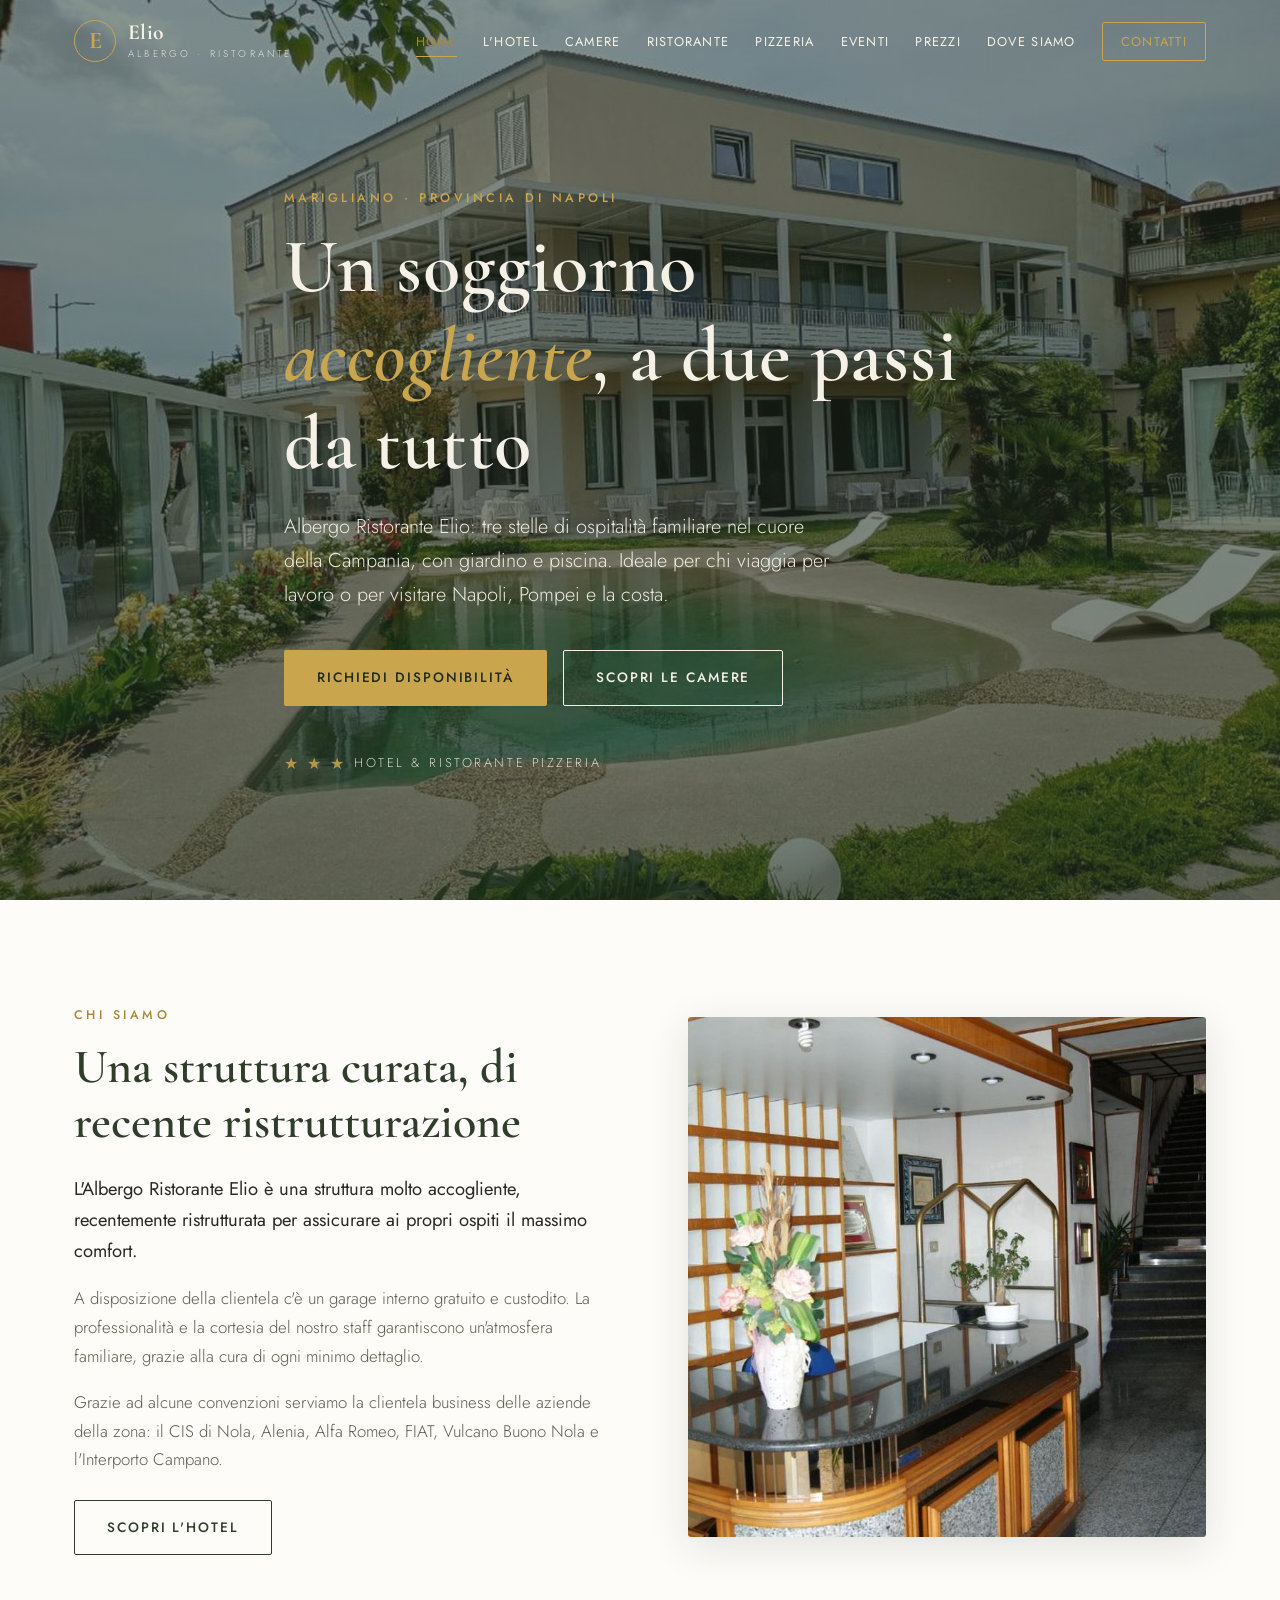
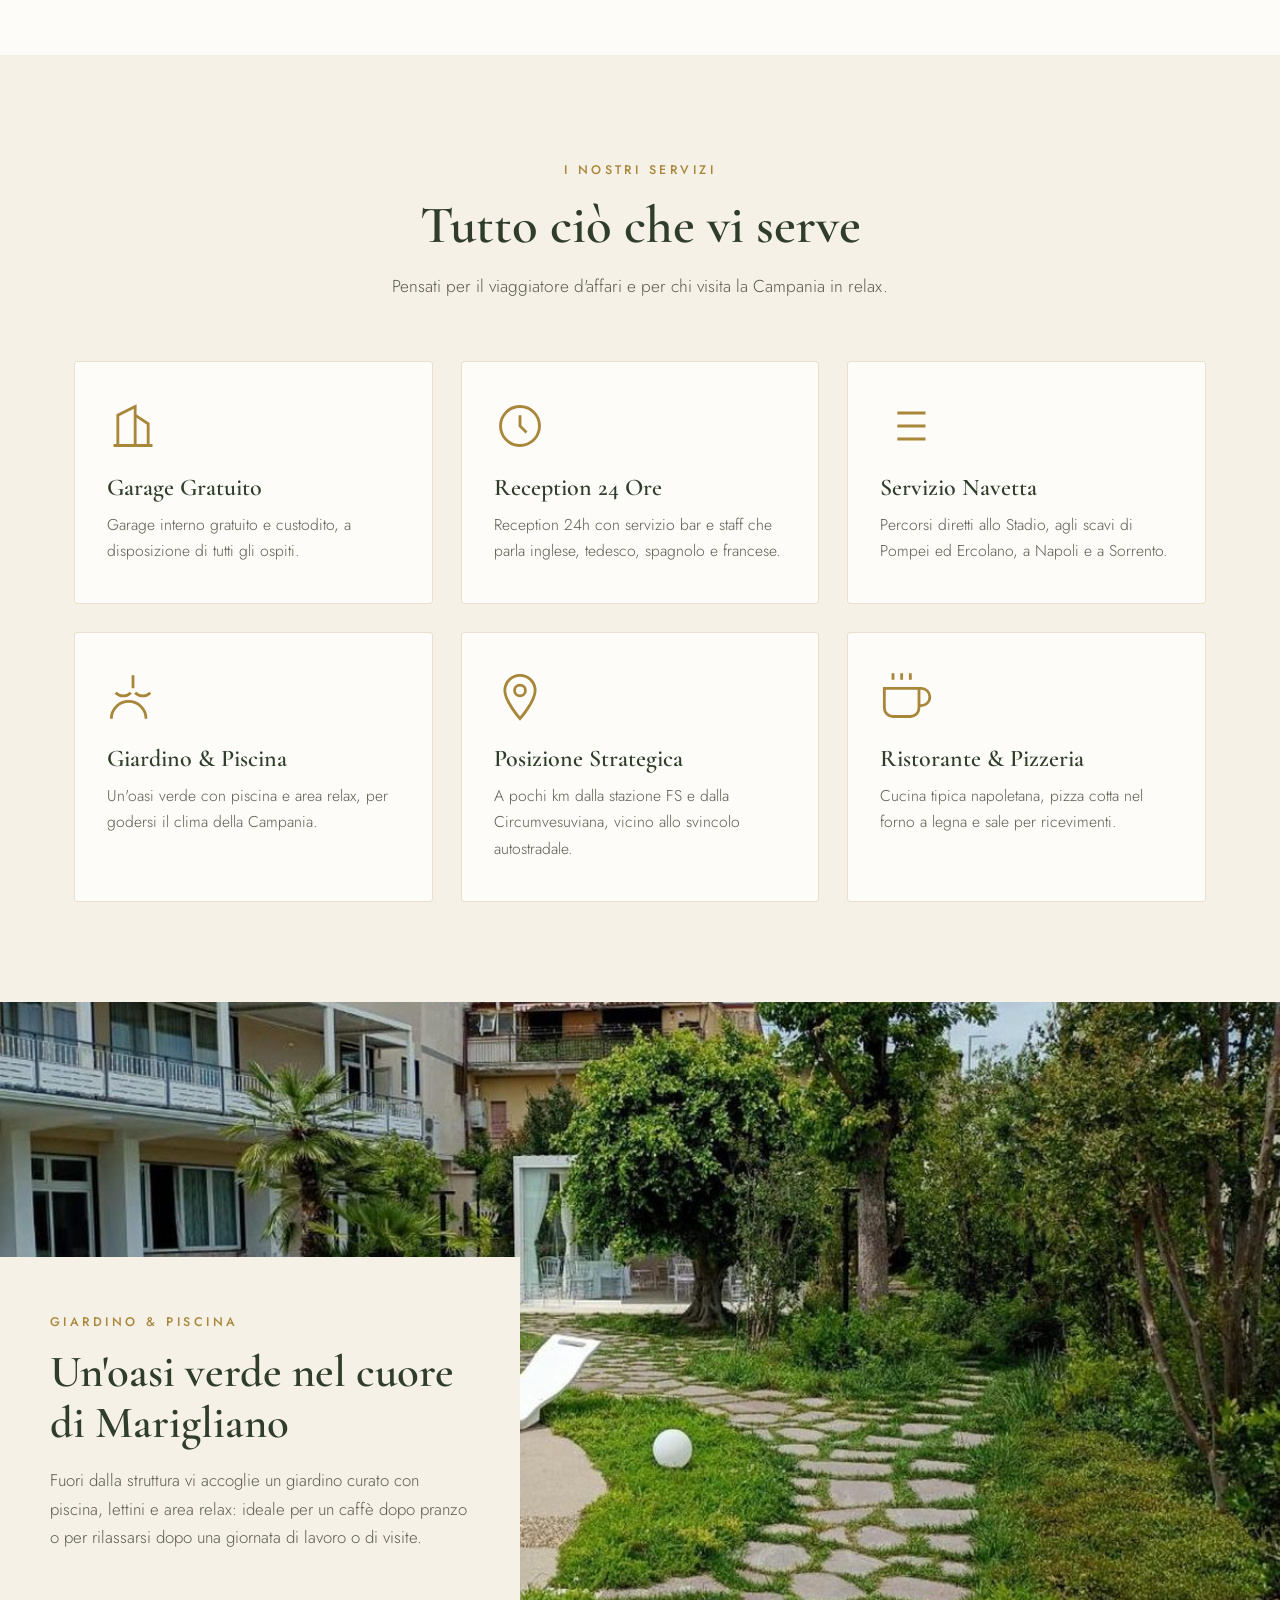
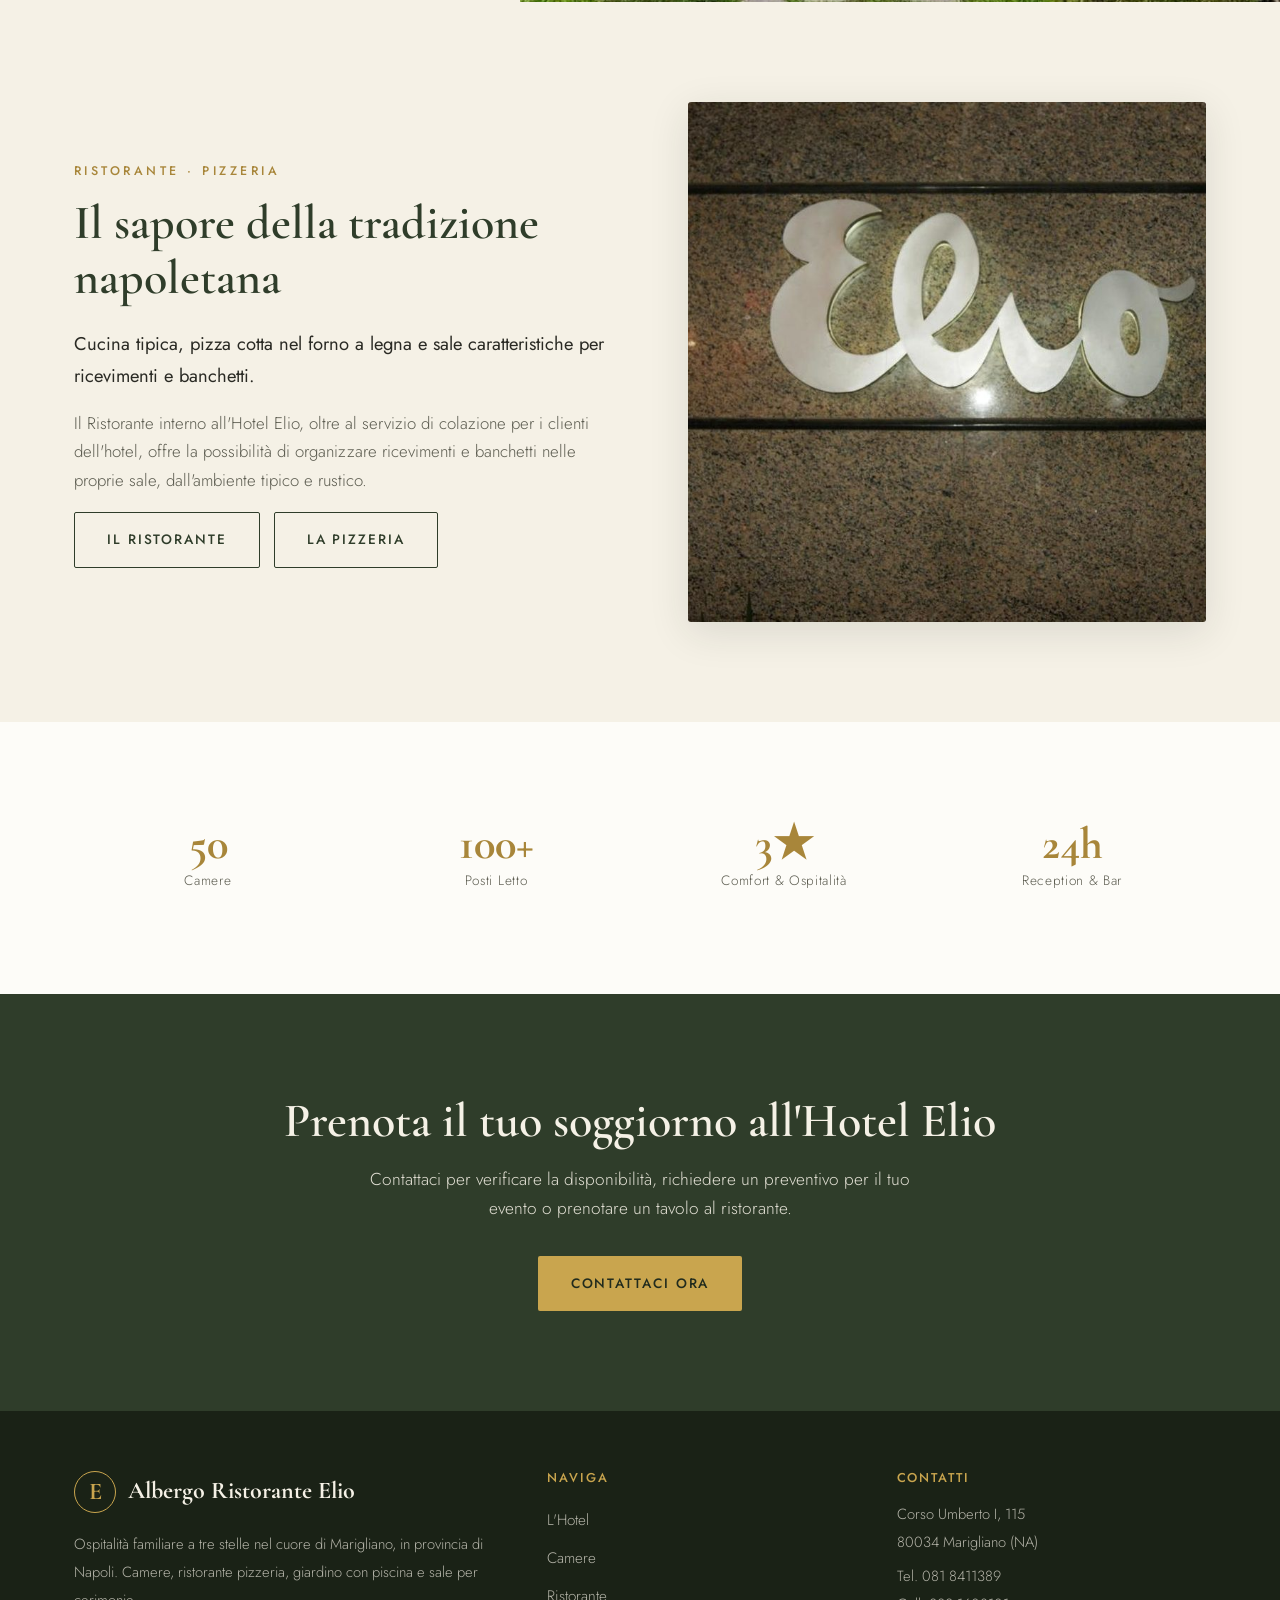
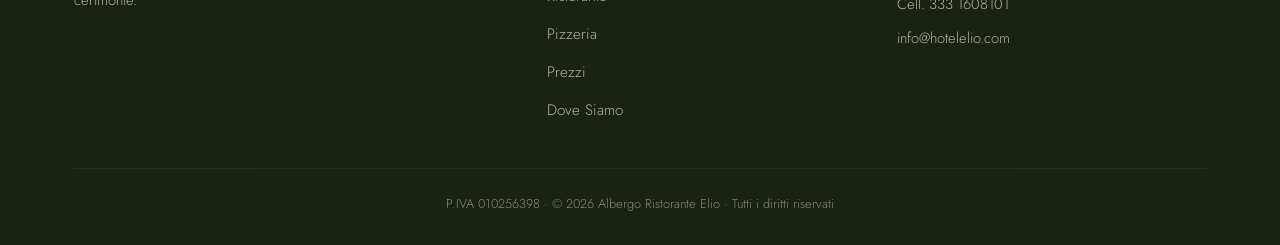
==== index.html @ 656fd8ec "Add files via upload" ====
<!DOCTYPE html>
<html lang="it">
<head>
<meta charset="UTF-8">
<meta name="viewport" content="width=device-width, initial-scale=1.0">
<title>Hotel Elio Marigliano | Albergo 3 Stelle e Ristorante vicino Napoli, Pompei e Nola</title>
<meta name="description" content="Albergo Ristorante Elio: hotel 3 stelle a Marigliano (Napoli). 50 camere climatizzate, ristorante pizzeria napoletana, giardino con piscina, garage gratuito, reception 24h, navetta per Pompei e Napoli.">
<meta name="keywords" content="hotel Marigliano, albergo Marigliano, hotel vicino Napoli, hotel Interporto Nola, hotel CIS Nola, ristorante Marigliano, pizzeria Marigliano, hotel vicino Pompei, hotel 3 stelle Napoli">
<meta name="robots" content="index, follow">
<link rel="canonical" href="https://www.hotelelio.com/">
<meta property="og:type" content="website">
<meta property="og:title" content="Hotel Elio Marigliano | Albergo 3 Stelle e Ristorante vicino Napoli">
<meta property="og:description" content="Hotel 3 stelle a Marigliano (Napoli). Camere climatizzate, ristorante pizzeria, giardino con piscina, garage gratuito, reception 24h.">
<meta property="og:locale" content="it_IT">
<meta property="og:url" content="https://www.hotelelio.com/">
<meta property="og:image" content="https://www.hotelelio.com/images/esterno.jpg">
<meta property="og:site_name" content="Albergo Ristorante Elio">
<link rel="icon" type="image/svg+xml" href="data:image/svg+xml,<svg xmlns='http://www.w3.org/2000/svg' viewBox='0 0 100 100'><rect width='100' height='100' fill='%232f3d2a'/><text x='50' y='68' font-size='60' text-anchor='middle' fill='%23c9a54e' font-family='Georgia'>E</text></svg>">
<link rel="preconnect" href="https://fonts.googleapis.com">
<link rel="preconnect" href="https://fonts.gstatic.com" crossorigin>
<link href="https://fonts.googleapis.com/css2?family=Cormorant+Garamond:ital,wght@0,400;0,500;0,600;0,700;1,400&family=Jost:wght@300;400;500;600&display=swap" rel="stylesheet">
<link rel="stylesheet" href="style.css">
<script type="application/ld+json">
{
  "@context":"https://schema.org","@type":"Hotel",
  "name":"Albergo Ristorante Elio",
  "description":"Hotel 3 stelle a Marigliano, provincia di Napoli, con ristorante pizzeria, 50 camere climatizzate, giardino con piscina, garage gratuito e reception 24 ore su 24.",
  "url":"https://www.hotelelio.com/","telephone":"+39 081 8411389","email":"info@hotelelio.com",
  "starRating":{"@type":"Rating","ratingValue":"3"},"priceRange":"€€",
  "image":"https://www.hotelelio.com/images/esterno.jpg",
  "address":{"@type":"PostalAddress","streetAddress":"Corso Umberto I, 115","addressLocality":"Marigliano","addressRegion":"NA","postalCode":"80034","addressCountry":"IT"},
  "geo":{"@type":"GeoCoordinates","latitude":"40.9270","longitude":"14.4550"},
  "checkinTime":"12:00","checkoutTime":"11:30",
  "hasMap":"https://www.google.com/maps/search/?api=1&query=Albergo+Ristorante+Elio+Corso+Umberto+I+115+Marigliano"
}
</script>
</head>
<body>
<div id="site-header"></div>

<!-- HERO -->
<section class="hero">
  <div class="wrap hero-content">
    <span class="eyebrow">Marigliano · Provincia di Napoli</span>
    <h1>Un soggiorno <em>accogliente</em>, a due passi da tutto</h1>
    <p>Albergo Ristorante Elio: tre stelle di ospitalità familiare nel cuore della Campania, con giardino e piscina. Ideale per chi viaggia per lavoro o per visitare Napoli, Pompei e la costa.</p>
    <div class="hero-btns">
      <a href="contatti.html" class="btn btn-primary">Richiedi Disponibilità</a>
      <a href="camere.html" class="btn btn-ghost">Scopri le Camere</a>
    </div>
    <div class="hero-stars"><span class="s">★ ★ ★</span> <span>Hotel &amp; Ristorante Pizzeria</span></div>
  </div>
</section>

<!-- INTRO -->
<section class="bg-white">
  <div class="wrap split">
    <div class="split-txt">
      <span class="eyebrow">Chi Siamo</span>
      <h2>Una struttura curata, di recente ristrutturazione</h2>
      <p class="lead">L'Albergo Ristorante Elio è una struttura molto accogliente, recentemente ristrutturata per assicurare ai propri ospiti il massimo comfort.</p>
      <p>A disposizione della clientela c'è un garage interno gratuito e custodito. La professionalità e la cortesia del nostro staff garantiscono un'atmosfera familiare, grazie alla cura di ogni minimo dettaglio.</p>
      <p>Grazie ad alcune convenzioni serviamo la clientela business delle aziende della zona: il CIS di Nola, Alenia, Alfa Romeo, FIAT, Vulcano Buono Nola e l'Interporto Campano.</p>
      <a href="hotel.html" class="btn btn-dark" style="margin-top:8px">Scopri l'Hotel</a>
    </div>
    <div class="split-img"><img src="images/reception.jpg" alt="Reception dell'Albergo Ristorante Elio"></div>
  </div>
</section>

<!-- SERVIZI -->
<section class="bg-cream">
  <div class="wrap">
    <div class="section-head center">
      <span class="eyebrow">I Nostri Servizi</span>
      <h2>Tutto ciò che vi serve</h2>
      <p>Pensati per il viaggiatore d'affari e per chi visita la Campania in relax.</p>
    </div>
    <div class="feat-grid">
      <div class="feat"><div class="feat-icon"><svg viewBox="0 0 24 24" fill="none" stroke="currentColor"><path d="M3 21h18M5 21V7l8-4v18M19 21V11l-6-4M9 9v.01M9 12v.01M9 15v.01M9 18v.01"/></svg></div><h3>Garage Gratuito</h3><p>Garage interno gratuito e custodito, a disposizione di tutti gli ospiti.</p></div>
      <div class="feat"><div class="feat-icon"><svg viewBox="0 0 24 24" fill="none" stroke="currentColor"><circle cx="12" cy="12" r="9"/><path d="M12 7v5l3 3"/></svg></div><h3>Reception 24 Ore</h3><p>Reception 24h con servizio bar e staff che parla inglese, tedesco, spagnolo e francese.</p></div>
      <div class="feat"><div class="feat-icon"><svg viewBox="0 0 24 24" fill="none" stroke="currentColor"><path d="M8 6h13M8 12h13M8 18h13M3 6h.01M3 12h.01M3 18h.01"/></svg></div><h3>Servizio Navetta</h3><p>Percorsi diretti allo Stadio, agli scavi di Pompei ed Ercolano, a Napoli e a Sorrento.</p></div>
      <div class="feat"><div class="feat-icon"><svg viewBox="0 0 24 24" fill="none" stroke="currentColor"><path d="M2 22a8 8 0 0116 0M4 10c2 2 5 2 7 0M13 10c2 2 5 2 7 0M12 2v6"/></svg></div><h3>Giardino &amp; Piscina</h3><p>Un'oasi verde con piscina e area relax, per godersi il clima della Campania.</p></div>
      <div class="feat"><div class="feat-icon"><svg viewBox="0 0 24 24" fill="none" stroke="currentColor"><path d="M12 2a7 7 0 00-7 7c0 5 7 13 7 13s7-8 7-13a7 7 0 00-7-7z"/><circle cx="12" cy="9" r="2.5"/></svg></div><h3>Posizione Strategica</h3><p>A pochi km dalla stazione FS e dalla Circumvesuviana, vicino allo svincolo autostradale.</p></div>
      <div class="feat"><div class="feat-icon"><svg viewBox="0 0 24 24" fill="none" stroke="currentColor"><path d="M18 8h1a4 4 0 010 8h-1M2 8h16v9a4 4 0 01-4 4H6a4 4 0 01-4-4V8zM6 1v3M10 1v3M14 1v3"/></svg></div><h3>Ristorante &amp; Pizzeria</h3><p>Cucina tipica napoletana, pizza cotta nel forno a legna e sale per ricevimenti.</p></div>
    </div>
  </div>
</section>

<!-- GIARDINO -->
<section class="bg-white" style="padding:0">
  <div style="position:relative;height:600px">
    <img src="images/giardino.jpg" alt="Giardino e piscina dell'Hotel Elio" style="width:100%;height:100%;object-fit:cover">
    <div style="position:absolute;bottom:0;left:0;max-width:520px;background:var(--crema);padding:50px">
      <span class="eyebrow">Giardino &amp; Piscina</span>
      <h2 style="font-size:clamp(1.9rem,3.5vw,2.8rem);color:var(--verde);margin-bottom:16px">Un'oasi verde nel cuore di Marigliano</h2>
      <p style="color:var(--testo-chiaro);font-size:1.05rem">Fuori dalla struttura vi accoglie un giardino curato con piscina, lettini e area relax: ideale per un caffè dopo pranzo o per rilassarsi dopo una giornata di lavoro o di visite.</p>
    </div>
  </div>
</section>

<!-- RISTORANTE preview -->
<section class="bg-cream">
  <div class="wrap split rev">
    <div class="split-img"><img src="images/pizza.jpg" alt="Pizza margherita napoletana del Ristorante Elio"></div>
    <div class="split-txt">
      <span class="eyebrow">Ristorante · Pizzeria</span>
      <h2>Il sapore della tradizione napoletana</h2>
      <p class="lead">Cucina tipica, pizza cotta nel forno a legna e sale caratteristiche per ricevimenti e banchetti.</p>
      <p>Il Ristorante interno all'Hotel Elio, oltre al servizio di colazione per i clienti dell'hotel, offre la possibilità di organizzare ricevimenti e banchetti nelle proprie sale, dall'ambiente tipico e rustico.</p>
      <div style="display:flex;gap:14px;flex-wrap:wrap;margin-top:8px">
        <a href="ristorante.html" class="btn btn-dark">Il Ristorante</a>
        <a href="pizzeria.html" class="btn btn-dark">La Pizzeria</a>
      </div>
    </div>
  </div>
</section>

<!-- STATS -->
<section class="bg-white">
  <div class="wrap">
    <div class="stat-row">
      <div class="stat"><strong>50</strong><span>Camere</span></div>
      <div class="stat"><strong>100+</strong><span>Posti Letto</span></div>
      <div class="stat"><strong>3★</strong><span>Comfort &amp; Ospitalità</span></div>
      <div class="stat"><strong>24h</strong><span>Reception &amp; Bar</span></div>
    </div>
  </div>
</section>

<!-- CTA -->
<section class="cta-band">
  <div class="wrap">
    <h2>Prenota il tuo soggiorno all'Hotel Elio</h2>
    <p>Contattaci per verificare la disponibilità, richiedere un preventivo per il tuo evento o prenotare un tavolo al ristorante.</p>
    <a href="contatti.html" class="btn btn-primary">Contattaci Ora</a>
  </div>
</section>

<div id="site-footer"></div>
<script src="main.js"></script>
</body>
</html>
---- style.css ----
/* ============ TOKENS ============ */
:root{
  --verde:#2f3d2a; --verde-scuro:#212b1d;
  --crema:#f5f1e6; --crema-scuro:#e8e0cd;
  --ottone:#c9a54e; --ottone-scuro:#a8863a;
  --testo:#2a2a24; --testo-chiaro:#5c5c50;
  --bianco:#fdfcf8;
  --ombra:0 10px 40px rgba(33,43,29,.12);
  --ombra-sm:0 4px 16px rgba(33,43,29,.10);
}
*{margin:0;padding:0;box-sizing:border-box}
html{scroll-behavior:smooth}
body{font-family:'Jost',sans-serif;color:var(--testo);background:var(--crema);line-height:1.7;font-weight:300;overflow-x:hidden}
h1,h2,h3,h4{font-family:'Cormorant Garamond',serif;font-weight:600;line-height:1.15}
img{max-width:100%;display:block}
a{color:inherit;text-decoration:none}
.wrap{max-width:1180px;margin:0 auto;padding:0 24px}
.eyebrow{font-family:'Jost',sans-serif;font-weight:500;font-size:.78rem;letter-spacing:.28em;text-transform:uppercase;color:var(--ottone-scuro);margin-bottom:14px;display:inline-block}

/* ============ HEADER / NAV ============ */
header{position:fixed;top:0;left:0;right:0;z-index:1000;background:transparent;transition:background .4s,box-shadow .4s,padding .4s;padding:20px 0}
header.solid,header.scrolled{background:rgba(245,241,230,.97);box-shadow:0 2px 20px rgba(33,43,29,.08);padding:12px 0}
.nav-inner{display:flex;align-items:center;justify-content:space-between}
.logo{display:flex;align-items:center;gap:12px;color:var(--crema);transition:color .4s}
header.solid .logo,header.scrolled .logo{color:var(--verde)}
.logo-mark{width:42px;height:42px;border:1.5px solid var(--ottone);border-radius:50%;display:grid;place-items:center;font-family:'Cormorant Garamond',serif;font-size:1.5rem;font-weight:700;color:var(--ottone);flex-shrink:0}
.logo-txt{line-height:1.05}
.logo-txt strong{font-family:'Cormorant Garamond',serif;font-size:1.35rem;font-weight:700;display:block;letter-spacing:.02em}
.logo-txt span{font-size:.62rem;letter-spacing:.32em;text-transform:uppercase;opacity:.85}
nav ul{display:flex;list-style:none;gap:26px;align-items:center}
nav a{font-size:.8rem;letter-spacing:.1em;text-transform:uppercase;font-weight:400;color:var(--crema);transition:color .3s;position:relative;padding:4px 0}
header.solid nav a,header.scrolled nav a{color:var(--testo)}
nav a::after{content:'';position:absolute;left:0;bottom:-2px;width:0;height:1.5px;background:var(--ottone);transition:width .3s}
nav a:hover::after,nav a.active::after{width:100%}
nav a.active{color:var(--ottone-scuro)}
header.solid nav a.active,header.scrolled nav a.active{color:var(--ottone-scuro)}
nav a:hover{color:var(--ottone-scuro)}
.nav-cta{border:1.5px solid var(--ottone)!important;padding:9px 18px!important;border-radius:2px;color:var(--ottone)!important}
header.solid .nav-cta,header.scrolled .nav-cta{color:var(--ottone-scuro)!important}
.nav-cta::after{display:none}
.nav-cta:hover{background:var(--ottone);color:var(--verde-scuro)!important}
.burger{display:none;flex-direction:column;gap:5px;cursor:pointer;background:none;border:none;padding:6px}
.burger span{width:26px;height:2px;background:var(--crema);transition:.3s}
header.solid .burger span,header.scrolled .burger span{background:var(--verde)}

/* ============ BUTTONS ============ */
.btn{display:inline-flex;align-items:center;gap:10px;padding:15px 32px;font-family:'Jost',sans-serif;font-size:.85rem;letter-spacing:.14em;text-transform:uppercase;font-weight:500;border-radius:2px;cursor:pointer;transition:all .3s;border:1.5px solid transparent}
.btn-primary{background:var(--ottone);color:var(--verde-scuro)}
.btn-primary:hover{background:var(--ottone-scuro);transform:translateY(-2px);box-shadow:0 8px 24px rgba(201,165,78,.35)}
.btn-ghost{border-color:var(--crema);color:var(--crema)}
.btn-ghost:hover{background:var(--crema);color:var(--verde)}
.btn-dark{border-color:var(--verde);color:var(--verde)}
.btn-dark:hover{background:var(--verde);color:var(--crema)}

/* ============ PAGE HERO (inner pages) ============ */
.page-hero{min-height:52vh;position:relative;display:flex;align-items:flex-end;color:var(--crema);background-size:cover;background-position:center}
.page-hero::before{content:'';position:absolute;inset:0;background:linear-gradient(rgba(33,43,29,.35),rgba(33,43,29,.75))}
.page-hero .wrap{position:relative;padding-bottom:56px;padding-top:120px}
.page-hero .eyebrow{color:var(--ottone)}
.page-hero h1{font-size:clamp(2.6rem,5.5vw,4rem);color:var(--crema)}
.breadcrumb{margin-top:14px;font-size:.82rem;letter-spacing:.08em;opacity:.8}
.breadcrumb a:hover{color:var(--ottone)}

/* ============ HOME HERO ============ */
.hero{min-height:100vh;position:relative;display:flex;align-items:center;color:var(--crema);background:linear-gradient(rgba(33,43,29,.5),rgba(33,43,29,.62)),url('images/esterno.jpg') center/cover no-repeat,var(--verde)}
.hero-content{max-width:760px;padding-top:60px}
.hero .eyebrow{color:var(--ottone)}
.hero h1{font-size:clamp(2.8rem,6vw,4.8rem);color:var(--crema);font-weight:600;margin-bottom:22px;letter-spacing:.01em}
.hero h1 em{color:var(--ottone);font-style:italic}
.hero p{font-size:clamp(1.05rem,2vw,1.25rem);max-width:560px;margin-bottom:38px;font-weight:300;opacity:.95}
.hero-btns{display:flex;gap:16px;flex-wrap:wrap}
.hero-stars{margin-top:44px;display:flex;gap:8px;align-items:center;font-size:.8rem;letter-spacing:.2em;text-transform:uppercase;opacity:.85}
.hero-stars .s{color:var(--ottone);letter-spacing:2px;font-size:1rem}

/* ============ SECTIONS ============ */
section{padding:100px 0}
.section-head{max-width:640px;margin-bottom:60px}
.section-head.center{margin-left:auto;margin-right:auto;text-align:center}
.section-head h2{font-size:clamp(2.2rem,4.5vw,3.3rem);color:var(--verde);margin-bottom:8px}
.section-head p{color:var(--testo-chiaro);font-size:1.08rem;margin-top:16px}
.bg-white{background:var(--bianco)}
.bg-cream{background:var(--crema)}

/* generic two-col */
.split{display:grid;grid-template-columns:1.05fr 1fr;gap:70px;align-items:center}
.split.rev .split-img{order:2}
.split-txt h2{font-size:clamp(2rem,4vw,3rem);color:var(--verde);margin-bottom:22px}
.split-txt .lead{color:var(--testo);font-size:1.15rem;font-weight:400;margin-bottom:18px}
.split-txt p{margin-bottom:18px;color:var(--testo-chiaro);font-size:1.05rem}
.split-img img{border-radius:3px;box-shadow:var(--ombra);width:100%;height:520px;object-fit:cover}

/* badge */
.badge{background:var(--verde);color:var(--crema);padding:24px 28px;border-radius:3px;box-shadow:var(--ombra);text-align:center;display:inline-block;margin-top:10px}
.badge strong{font-family:'Cormorant Garamond',serif;font-size:2.4rem;color:var(--ottone);display:block;line-height:1}
.badge span{font-size:.72rem;letter-spacing:.2em;text-transform:uppercase;margin-top:6px;display:block}

/* FEATURES */
.feat-grid{display:grid;grid-template-columns:repeat(3,1fr);gap:28px}
.feat{background:var(--bianco);padding:38px 32px;border-radius:3px;border:1px solid var(--crema-scuro);transition:all .35s}
.feat:hover{transform:translateY(-6px);box-shadow:var(--ombra);border-color:var(--ottone)}
.feat-icon{width:52px;height:52px;margin-bottom:22px;color:var(--ottone-scuro)}
.feat-icon svg{width:100%;height:100%;stroke-width:1.3}
.feat h3{font-size:1.5rem;color:var(--verde);margin-bottom:10px}
.feat p{color:var(--testo-chiaro);font-size:.98rem}

/* stat row */
.stat-row{display:grid;grid-template-columns:repeat(4,1fr);gap:20px;text-align:center}
.stat strong{font-family:'Cormorant Garamond',serif;font-size:2.8rem;color:var(--ottone-scuro);display:block;line-height:1}
.stat span{font-size:.85rem;color:var(--testo-chiaro);letter-spacing:.05em}

/* GALLERY GRID */
.gallery{display:grid;grid-template-columns:repeat(3,1fr);gap:18px}
.gallery.two{grid-template-columns:repeat(2,1fr)}
.gallery figure{position:relative;overflow:hidden;border-radius:3px;box-shadow:var(--ombra-sm);height:300px}
.gallery img{width:100%;height:100%;object-fit:cover;transition:transform .7s ease}
.gallery figure:hover img{transform:scale(1.06)}
.gallery figcaption{position:absolute;inset:0;background:linear-gradient(transparent 45%,rgba(33,43,29,.82));display:flex;flex-direction:column;justify-content:flex-end;padding:22px;color:var(--crema)}
.gallery figcaption h3{font-size:1.5rem}
.gallery figcaption p{font-size:.88rem;opacity:.9}
.gallery figure.tall{height:420px}

/* CTA band */
.cta-band{background:var(--verde);color:var(--crema);text-align:center}
.cta-band h2{font-size:clamp(2rem,4vw,3rem);color:var(--crema);margin-bottom:16px}
.cta-band p{opacity:.9;max-width:560px;margin:0 auto 32px;font-size:1.08rem}

/* ============ PREZZI ============ */
.listino-grid{display:grid;grid-template-columns:1fr 1fr;gap:34px}
.listino{background:var(--bianco);border-radius:4px;padding:44px;box-shadow:var(--ombra-sm);border-top:3px solid var(--ottone)}
.listino h3{font-size:1.9rem;color:var(--verde);margin-bottom:6px}
.listino .listino-sub{font-size:.8rem;letter-spacing:.2em;text-transform:uppercase;color:var(--ottone-scuro);margin-bottom:28px}
.price-row{display:flex;justify-content:space-between;align-items:baseline;padding:16px 0;border-bottom:1px dashed var(--crema-scuro);gap:16px}
.price-row:last-child{border-bottom:none}
.price-row .pr-name{font-size:1.05rem;color:var(--testo)}
.price-row .pr-price{font-family:'Cormorant Garamond',serif;font-size:1.7rem;font-weight:600;color:var(--verde);white-space:nowrap}
.price-row .pr-old{font-size:.85rem;color:var(--testo-chiaro);text-decoration:line-through;margin-left:8px;font-family:'Jost',sans-serif;font-weight:300}
.listino-note{margin-top:24px;font-size:.9rem;color:var(--testo-chiaro);font-style:italic}
.menu-cerimonia{background:var(--verde);color:var(--crema);grid-column:1/-1;border-top-color:var(--ottone)}
.menu-cerimonia h3{color:var(--crema)}
.menu-cerimonia .mc-desc{font-size:1.05rem;opacity:.92;margin:20px 0;line-height:1.8}
.menu-cerimonia .mc-price{font-family:'Cormorant Garamond',serif;font-size:2.4rem;color:var(--ottone);font-weight:600}
.menu-cerimonia .pr-old{color:rgba(245,241,230,.6)}

/* ============ MAPPA ============ */
.pos-grid{display:grid;grid-template-columns:1fr 1.3fr;gap:50px;align-items:stretch}
.pos-info{display:flex;flex-direction:column;justify-content:center}
.pos-info h2{font-size:clamp(2rem,4vw,3rem);color:var(--verde);margin-bottom:20px}
.pos-info p{color:var(--testo-chiaro);margin-bottom:24px;font-size:1.05rem}
.pos-list{list-style:none;margin-bottom:30px}
.pos-list li{display:flex;gap:14px;padding:10px 0;align-items:center;font-size:1rem}
.pos-list li svg{width:22px;height:22px;color:var(--ottone-scuro);flex-shrink:0}
.map-embed{border-radius:4px;overflow:hidden;box-shadow:var(--ombra);min-height:440px}
.map-embed iframe{width:100%;height:100%;min-height:440px;border:0;display:block}

/* ============ CONTATTI ============ */
.cont-grid{display:grid;grid-template-columns:1fr 1fr;gap:60px}
.cont-info h2{font-size:clamp(2rem,4vw,3rem);color:var(--crema);margin-bottom:24px}
.cont-info .eyebrow{color:var(--ottone)}
.cont-detail{display:flex;gap:16px;padding:18px 0;border-bottom:1px solid rgba(245,241,230,.12);align-items:flex-start}
.cont-detail svg{width:24px;height:24px;color:var(--ottone);flex-shrink:0;margin-top:3px}
.cont-detail strong{display:block;font-family:'Jost',sans-serif;font-weight:500;font-size:.78rem;letter-spacing:.15em;text-transform:uppercase;color:var(--ottone);margin-bottom:4px}
.cont-detail a,.cont-detail span{color:var(--crema);font-size:1.05rem;opacity:.92}
.cont-detail a:hover{color:var(--ottone)}
.cont-form{background:rgba(245,241,230,.04);padding:40px;border-radius:4px;border:1px solid rgba(201,165,78,.2)}
.cont-form h3{font-size:1.8rem;color:var(--crema);margin-bottom:6px}
.cont-form>p{opacity:.75;font-size:.95rem;margin-bottom:26px}
.form-row{display:grid;grid-template-columns:1fr 1fr;gap:16px}
.field{margin-bottom:18px}
.field label{display:block;font-size:.78rem;letter-spacing:.1em;text-transform:uppercase;color:var(--ottone);margin-bottom:8px}
.field input,.field textarea{width:100%;background:rgba(245,241,230,.06);border:1px solid rgba(245,241,230,.18);border-radius:2px;padding:13px 15px;color:var(--crema);font-family:'Jost',sans-serif;font-size:1rem;transition:border .3s}
.field input:focus,.field textarea:focus{outline:none;border-color:var(--ottone)}
.field input::placeholder,.field textarea::placeholder{color:rgba(245,241,230,.4)}
.field textarea{resize:vertical;min-height:90px}
.cont-form .btn{width:100%;justify-content:center;margin-top:6px}
.contatti-sec{background:var(--verde-scuro);color:var(--crema)}

/* ============ FOOTER ============ */
footer{background:#1a2216;color:var(--crema);padding:60px 0 30px}
.foot-grid{display:grid;grid-template-columns:1.4fr 1fr 1fr;gap:40px;margin-bottom:40px}
.foot-logo{display:inline-flex;align-items:center;gap:12px;margin-bottom:18px}
.foot-logo .logo-mark{border-color:var(--ottone)}
.foot-logo strong{font-family:'Cormorant Garamond',serif;font-size:1.5rem}
.foot-col p{opacity:.7;font-size:.92rem;line-height:1.9;margin-bottom:6px}
.foot-col h4{font-family:'Jost',sans-serif;font-weight:500;font-size:.8rem;letter-spacing:.15em;text-transform:uppercase;color:var(--ottone);margin-bottom:16px}
.foot-col ul{list-style:none}
.foot-col ul li{padding:5px 0}
.foot-col ul a{opacity:.7;font-size:.95rem;transition:.3s}
.foot-col ul a:hover{opacity:1;color:var(--ottone)}
.foot-col a:hover{color:var(--ottone)}
.foot-bottom{padding-top:24px;border-top:1px solid rgba(245,241,230,.1);font-size:.8rem;opacity:.5;text-align:center}

/* ============ RESPONSIVE ============ */
@media(max-width:900px){
  .split,.pos-grid,.cont-grid{grid-template-columns:1fr;gap:40px}
  .split.rev .split-img{order:0}
  .feat-grid{grid-template-columns:1fr 1fr}
  .listino-grid{grid-template-columns:1fr}
  .split-img img{height:380px}
  .gallery{grid-template-columns:1fr 1fr}
  .foot-grid{grid-template-columns:1fr 1fr}
}
@media(max-width:680px){
  section{padding:70px 0}
  nav ul{position:fixed;top:0;right:-100%;height:100vh;width:78%;max-width:320px;background:var(--verde);flex-direction:column;justify-content:center;gap:22px;transition:right .4s ease;box-shadow:-10px 0 40px rgba(0,0,0,.3);padding:40px}
  nav ul.open{right:0}
  nav a{color:var(--crema)!important;font-size:1rem}
  .burger{display:flex;z-index:1001}
  .feat-grid,.gallery,.gallery.two,.foot-grid{grid-template-columns:1fr}
  .stat-row{grid-template-columns:1fr 1fr;gap:30px}
  .form-row{grid-template-columns:1fr}
  .hero-btns{flex-direction:column}
  .hero-btns .btn{justify-content:center}
  .gallery figure.tall{height:300px}
}
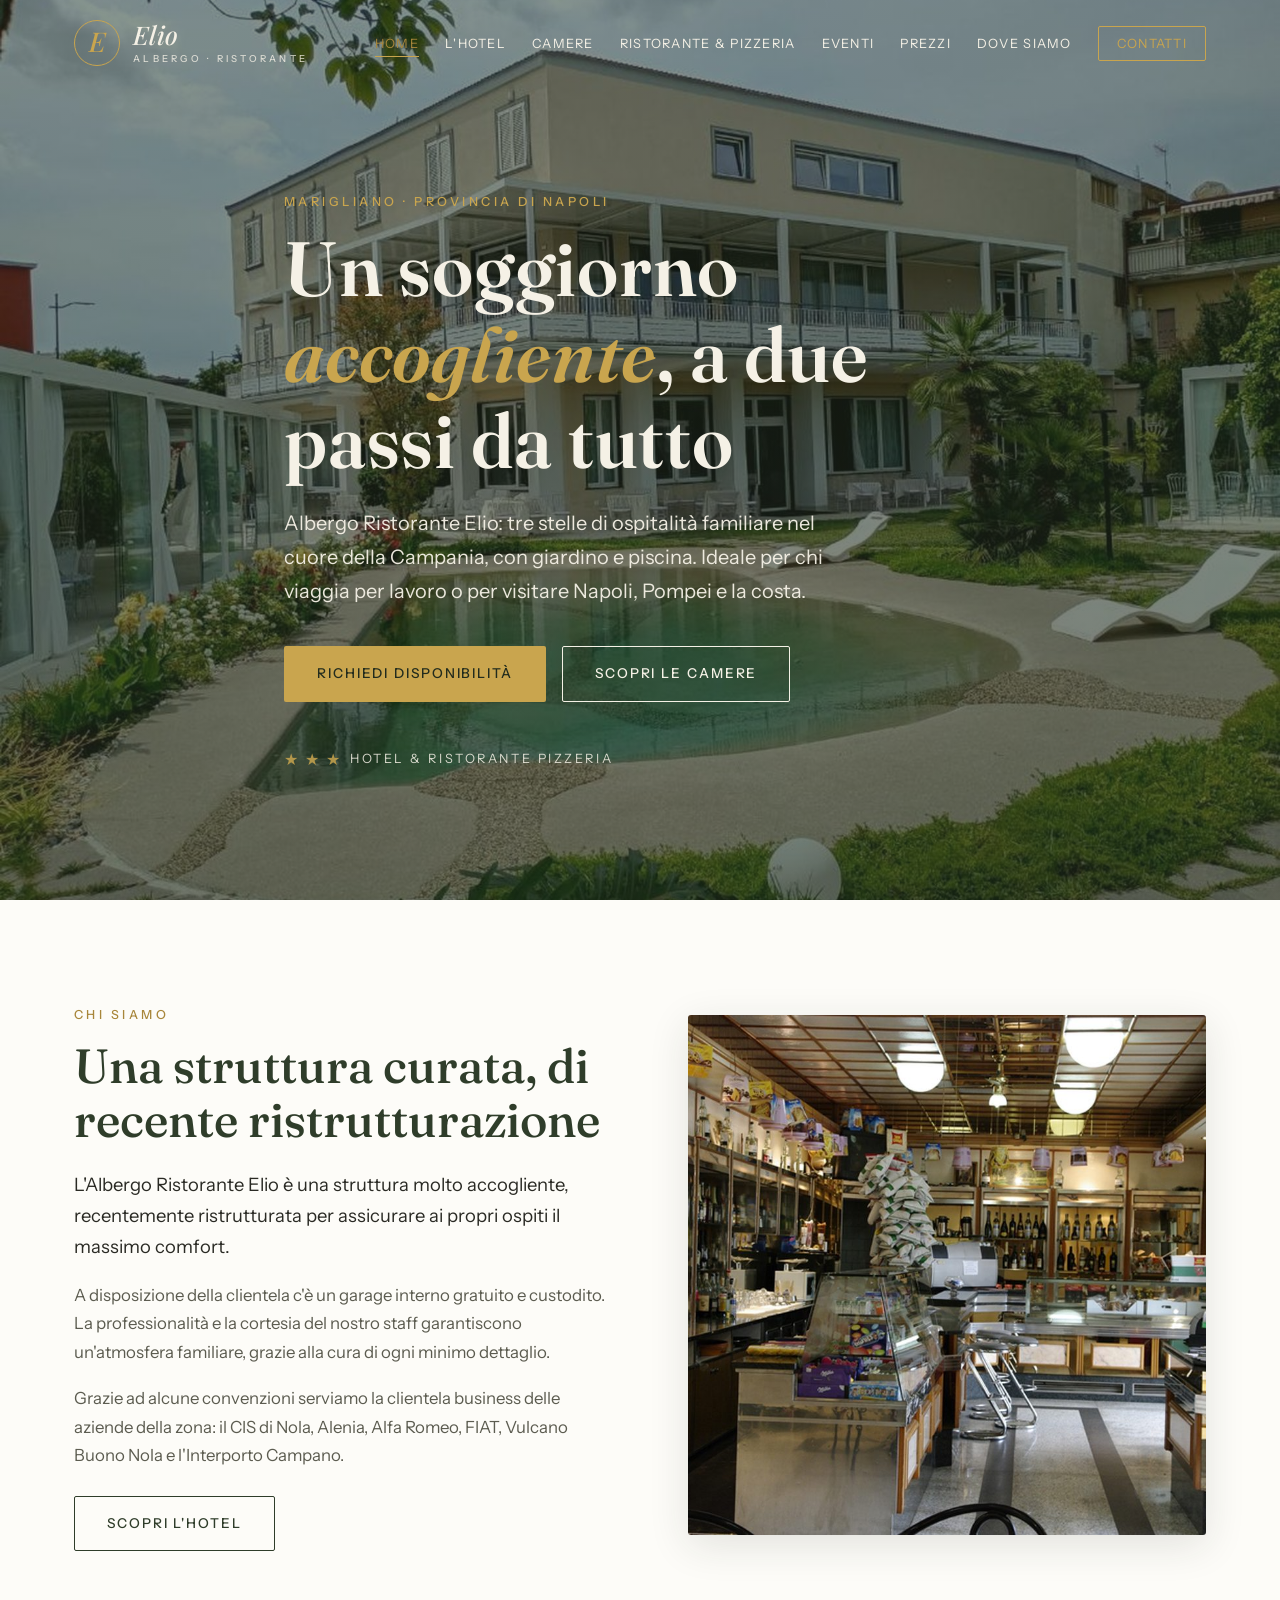
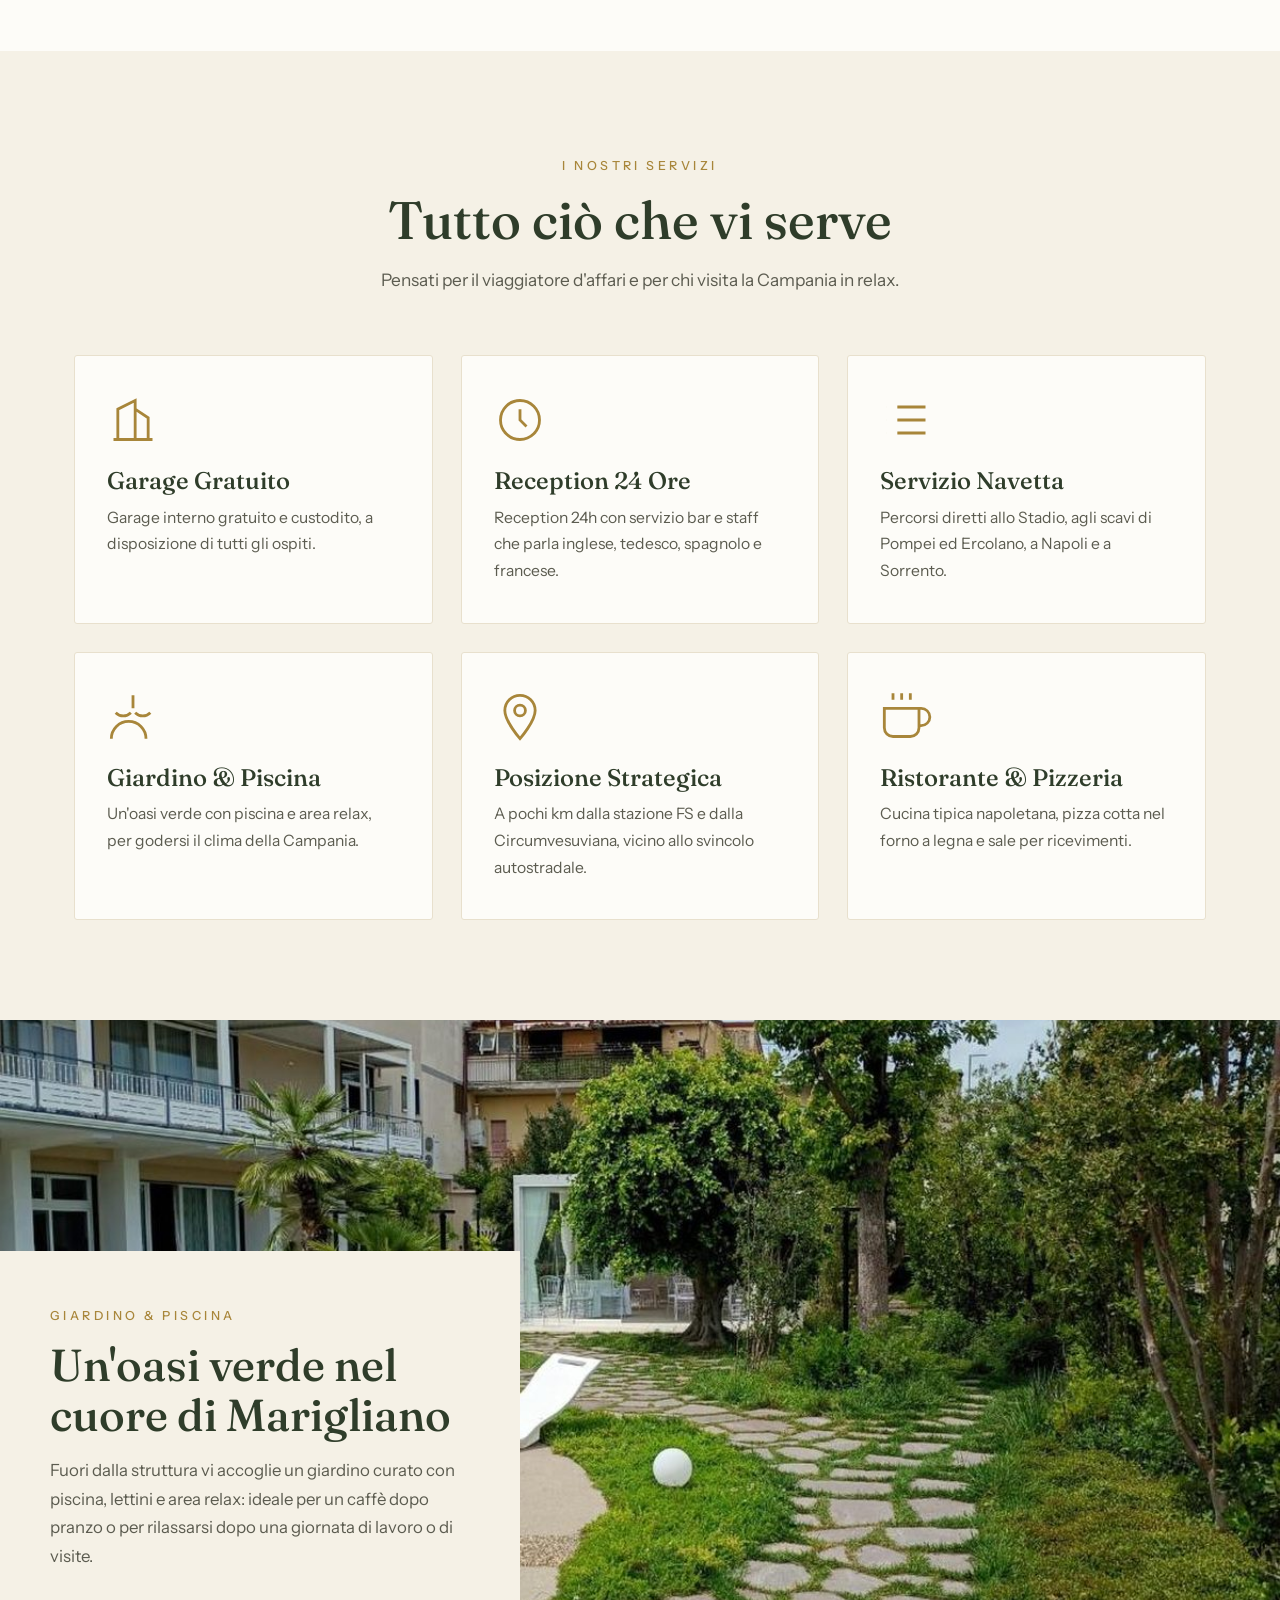
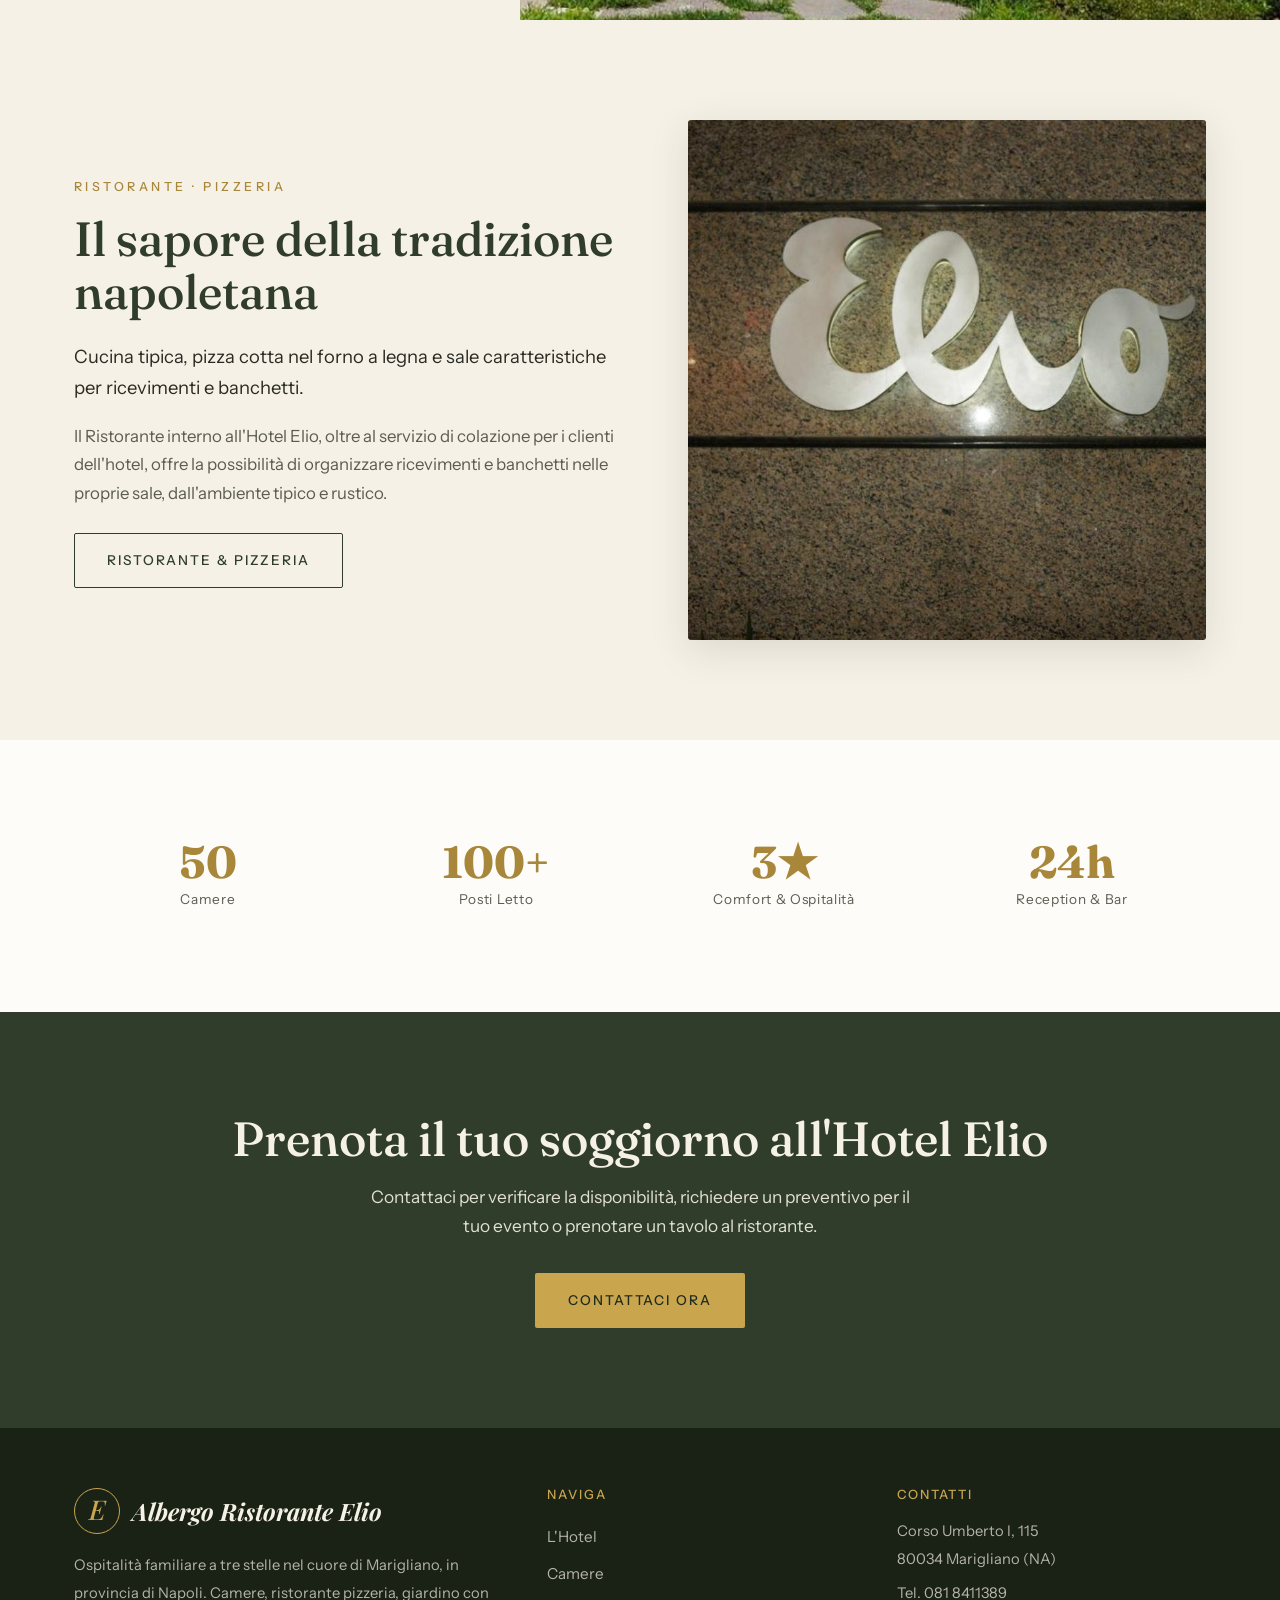
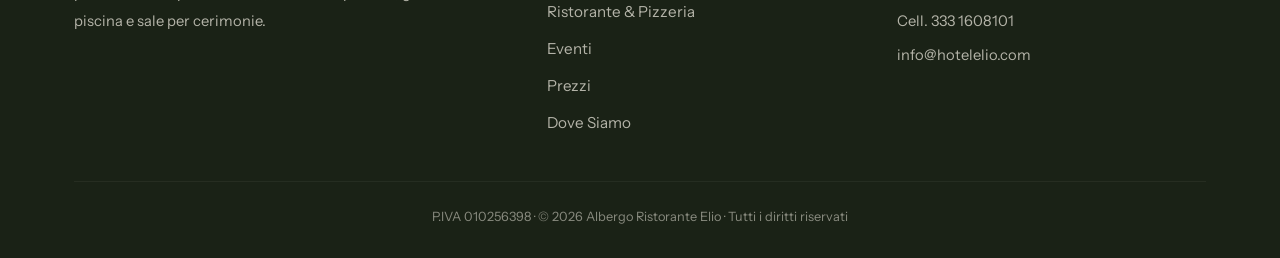
==== commit 0abe42f0: "Add files via upload" ====
--- a/index.html
+++ b/index.html
@@ -15,10 +15,10 @@
 <meta property="og:url" content="https://www.hotelelio.com/">
 <meta property="og:image" content="https://www.hotelelio.com/images/esterno.jpg">
 <meta property="og:site_name" content="Albergo Ristorante Elio">
-<link rel="icon" type="image/svg+xml" href="data:image/svg+xml,<svg xmlns='http://www.w3.org/2000/svg' viewBox='0 0 100 100'><rect width='100' height='100' fill='%232f3d2a'/><text x='50' y='68' font-size='60' text-anchor='middle' fill='%23c9a54e' font-family='Georgia'>E</text></svg>">
+<link rel="icon" type="image/svg+xml" href="data:image/svg+xml,<svg xmlns='http://www.w3.org/2000/svg' viewBox='0 0 100 100'><rect width='100' height='100' fill='%232f3d2a'/><text x='50' y='72' font-size='58' font-style='italic' text-anchor='middle' fill='%23c9a54e' font-family='Georgia'>E</text></svg>">
 <link rel="preconnect" href="https://fonts.googleapis.com">
 <link rel="preconnect" href="https://fonts.gstatic.com" crossorigin>
-<link href="https://fonts.googleapis.com/css2?family=Cormorant+Garamond:ital,wght@0,400;0,500;0,600;0,700;1,400&family=Jost:wght@300;400;500;600&display=swap" rel="stylesheet">
+<link href="https://fonts.googleapis.com/css2?family=Fraunces:ital,opsz,wght@0,9..144,400;0,9..144,500;0,9..144,600;1,9..144,400&family=Instrument+Sans:wght@400;500;600&family=Playfair+Display:ital,wght@1,500;1,600&display=swap" rel="stylesheet">
 <link rel="stylesheet" href="style.css">
 <script type="application/ld+json">
 {
@@ -107,10 +107,7 @@
       <h2>Il sapore della tradizione napoletana</h2>
       <p class="lead">Cucina tipica, pizza cotta nel forno a legna e sale caratteristiche per ricevimenti e banchetti.</p>
       <p>Il Ristorante interno all'Hotel Elio, oltre al servizio di colazione per i clienti dell'hotel, offre la possibilità di organizzare ricevimenti e banchetti nelle proprie sale, dall'ambiente tipico e rustico.</p>
-      <div style="display:flex;gap:14px;flex-wrap:wrap;margin-top:8px">
-        <a href="ristorante.html" class="btn btn-dark">Il Ristorante</a>
-        <a href="pizzeria.html" class="btn btn-dark">La Pizzeria</a>
-      </div>
+      <a href="ristorante.html" class="btn btn-dark" style="margin-top:8px">Ristorante &amp; Pizzeria</a>
     </div>
   </div>
 </section>
--- a/style.css
+++ b/style.css
@@ -7,26 +7,30 @@
   --bianco:#fdfcf8;
   --ombra:0 10px 40px rgba(33,43,29,.12);
   --ombra-sm:0 4px 16px rgba(33,43,29,.10);
+  --display:'Fraunces',serif;
+  --body:'Instrument Sans',sans-serif;
+  --script:'Playfair Display',serif;
 }
 *{margin:0;padding:0;box-sizing:border-box}
 html{scroll-behavior:smooth}
-body{font-family:'Jost',sans-serif;color:var(--testo);background:var(--crema);line-height:1.7;font-weight:300;overflow-x:hidden}
-h1,h2,h3,h4{font-family:'Cormorant Garamond',serif;font-weight:600;line-height:1.15}
+body{font-family:var(--body);color:var(--testo);background:var(--crema);line-height:1.7;font-weight:400;overflow-x:hidden}
+h1,h2,h3,h4{font-family:var(--display);font-weight:500;line-height:1.12;font-optical-sizing:auto}
 img{max-width:100%;display:block}
 a{color:inherit;text-decoration:none}
 .wrap{max-width:1180px;margin:0 auto;padding:0 24px}
-.eyebrow{font-family:'Jost',sans-serif;font-weight:500;font-size:.78rem;letter-spacing:.28em;text-transform:uppercase;color:var(--ottone-scuro);margin-bottom:14px;display:inline-block}
+.eyebrow{font-family:var(--body);font-weight:500;font-size:.78rem;letter-spacing:.28em;text-transform:uppercase;color:var(--ottone-scuro);margin-bottom:14px;display:inline-block}
 
 /* ============ HEADER / NAV ============ */
 header{position:fixed;top:0;left:0;right:0;z-index:1000;background:transparent;transition:background .4s,box-shadow .4s,padding .4s;padding:20px 0}
 header.solid,header.scrolled{background:rgba(245,241,230,.97);box-shadow:0 2px 20px rgba(33,43,29,.08);padding:12px 0}
 .nav-inner{display:flex;align-items:center;justify-content:space-between}
-.logo{display:flex;align-items:center;gap:12px;color:var(--crema);transition:color .4s}
+.logo{display:flex;align-items:center;gap:13px;color:var(--crema);transition:color .4s}
 header.solid .logo,header.scrolled .logo{color:var(--verde)}
-.logo-mark{width:42px;height:42px;border:1.5px solid var(--ottone);border-radius:50%;display:grid;place-items:center;font-family:'Cormorant Garamond',serif;font-size:1.5rem;font-weight:700;color:var(--ottone);flex-shrink:0}
-.logo-txt{line-height:1.05}
-.logo-txt strong{font-family:'Cormorant Garamond',serif;font-size:1.35rem;font-weight:700;display:block;letter-spacing:.02em}
-.logo-txt span{font-size:.62rem;letter-spacing:.32em;text-transform:uppercase;opacity:.85}
+.logo-mark{width:46px;height:46px;border:1.5px solid var(--ottone);border-radius:50%;display:grid;place-items:center;flex-shrink:0}
+.logo-mark span{font-family:var(--script);font-style:italic;font-size:1.7rem;font-weight:500;color:var(--ottone);line-height:1;transform:translateY(-1px)}
+.logo-txt{line-height:1.1}
+.logo-txt strong{font-family:var(--script);font-style:italic;font-size:1.6rem;font-weight:500;display:block;letter-spacing:.01em;color:inherit}
+.logo-txt span{font-family:var(--body);font-size:.6rem;letter-spacing:.34em;text-transform:uppercase;opacity:.8;font-weight:500}
 nav ul{display:flex;list-style:none;gap:26px;align-items:center}
 nav a{font-size:.8rem;letter-spacing:.1em;text-transform:uppercase;font-weight:400;color:var(--crema);transition:color .3s;position:relative;padding:4px 0}
 header.solid nav a,header.scrolled nav a{color:var(--testo)}
@@ -44,7 +48,7 @@
 header.solid .burger span,header.scrolled .burger span{background:var(--verde)}
 
 /* ============ BUTTONS ============ */
-.btn{display:inline-flex;align-items:center;gap:10px;padding:15px 32px;font-family:'Jost',sans-serif;font-size:.85rem;letter-spacing:.14em;text-transform:uppercase;font-weight:500;border-radius:2px;cursor:pointer;transition:all .3s;border:1.5px solid transparent}
+.btn{display:inline-flex;align-items:center;gap:10px;padding:15px 32px;font-family:var(--body);font-size:.85rem;letter-spacing:.14em;text-transform:uppercase;font-weight:500;border-radius:2px;cursor:pointer;transition:all .3s;border:1.5px solid transparent}
 .btn-primary{background:var(--ottone);color:var(--verde-scuro)}
 .btn-primary:hover{background:var(--ottone-scuro);transform:translateY(-2px);box-shadow:0 8px 24px rgba(201,165,78,.35)}
 .btn-ghost{border-color:var(--crema);color:var(--crema)}
@@ -91,7 +95,7 @@
 
 /* badge */
 .badge{background:var(--verde);color:var(--crema);padding:24px 28px;border-radius:3px;box-shadow:var(--ombra);text-align:center;display:inline-block;margin-top:10px}
-.badge strong{font-family:'Cormorant Garamond',serif;font-size:2.4rem;color:var(--ottone);display:block;line-height:1}
+.badge strong{font-family:var(--display);font-size:2.4rem;color:var(--ottone);display:block;line-height:1}
 .badge span{font-size:.72rem;letter-spacing:.2em;text-transform:uppercase;margin-top:6px;display:block}
 
 /* FEATURES */
@@ -105,7 +109,7 @@
 
 /* stat row */
 .stat-row{display:grid;grid-template-columns:repeat(4,1fr);gap:20px;text-align:center}
-.stat strong{font-family:'Cormorant Garamond',serif;font-size:2.8rem;color:var(--ottone-scuro);display:block;line-height:1}
+.stat strong{font-family:var(--display);font-size:2.8rem;color:var(--ottone-scuro);display:block;line-height:1}
 .stat span{font-size:.85rem;color:var(--testo-chiaro);letter-spacing:.05em}
 
 /* GALLERY GRID */
@@ -132,13 +136,13 @@
 .price-row{display:flex;justify-content:space-between;align-items:baseline;padding:16px 0;border-bottom:1px dashed var(--crema-scuro);gap:16px}
 .price-row:last-child{border-bottom:none}
 .price-row .pr-name{font-size:1.05rem;color:var(--testo)}
-.price-row .pr-price{font-family:'Cormorant Garamond',serif;font-size:1.7rem;font-weight:600;color:var(--verde);white-space:nowrap}
-.price-row .pr-old{font-size:.85rem;color:var(--testo-chiaro);text-decoration:line-through;margin-left:8px;font-family:'Jost',sans-serif;font-weight:300}
+.price-row .pr-price{font-family:var(--display);font-size:1.7rem;font-weight:600;color:var(--verde);white-space:nowrap}
+.price-row .pr-old{font-size:.85rem;color:var(--testo-chiaro);text-decoration:line-through;margin-left:8px;font-family:var(--body);font-weight:300}
 .listino-note{margin-top:24px;font-size:.9rem;color:var(--testo-chiaro);font-style:italic}
 .menu-cerimonia{background:var(--verde);color:var(--crema);grid-column:1/-1;border-top-color:var(--ottone)}
 .menu-cerimonia h3{color:var(--crema)}
 .menu-cerimonia .mc-desc{font-size:1.05rem;opacity:.92;margin:20px 0;line-height:1.8}
-.menu-cerimonia .mc-price{font-family:'Cormorant Garamond',serif;font-size:2.4rem;color:var(--ottone);font-weight:600}
+.menu-cerimonia .mc-price{font-family:var(--display);font-size:2.4rem;color:var(--ottone);font-weight:600}
 .menu-cerimonia .pr-old{color:rgba(245,241,230,.6)}
 
 /* ============ MAPPA ============ */
@@ -158,7 +162,7 @@
 .cont-info .eyebrow{color:var(--ottone)}
 .cont-detail{display:flex;gap:16px;padding:18px 0;border-bottom:1px solid rgba(245,241,230,.12);align-items:flex-start}
 .cont-detail svg{width:24px;height:24px;color:var(--ottone);flex-shrink:0;margin-top:3px}
-.cont-detail strong{display:block;font-family:'Jost',sans-serif;font-weight:500;font-size:.78rem;letter-spacing:.15em;text-transform:uppercase;color:var(--ottone);margin-bottom:4px}
+.cont-detail strong{display:block;font-family:var(--body);font-weight:500;font-size:.78rem;letter-spacing:.15em;text-transform:uppercase;color:var(--ottone);margin-bottom:4px}
 .cont-detail a,.cont-detail span{color:var(--crema);font-size:1.05rem;opacity:.92}
 .cont-detail a:hover{color:var(--ottone)}
 .cont-form{background:rgba(245,241,230,.04);padding:40px;border-radius:4px;border:1px solid rgba(201,165,78,.2)}
@@ -167,7 +171,7 @@
 .form-row{display:grid;grid-template-columns:1fr 1fr;gap:16px}
 .field{margin-bottom:18px}
 .field label{display:block;font-size:.78rem;letter-spacing:.1em;text-transform:uppercase;color:var(--ottone);margin-bottom:8px}
-.field input,.field textarea{width:100%;background:rgba(245,241,230,.06);border:1px solid rgba(245,241,230,.18);border-radius:2px;padding:13px 15px;color:var(--crema);font-family:'Jost',sans-serif;font-size:1rem;transition:border .3s}
+.field input,.field textarea{width:100%;background:rgba(245,241,230,.06);border:1px solid rgba(245,241,230,.18);border-radius:2px;padding:13px 15px;color:var(--crema);font-family:var(--body);font-size:1rem;transition:border .3s}
 .field input:focus,.field textarea:focus{outline:none;border-color:var(--ottone)}
 .field input::placeholder,.field textarea::placeholder{color:rgba(245,241,230,.4)}
 .field textarea{resize:vertical;min-height:90px}
@@ -179,15 +183,27 @@
 .foot-grid{display:grid;grid-template-columns:1.4fr 1fr 1fr;gap:40px;margin-bottom:40px}
 .foot-logo{display:inline-flex;align-items:center;gap:12px;margin-bottom:18px}
 .foot-logo .logo-mark{border-color:var(--ottone)}
-.foot-logo strong{font-family:'Cormorant Garamond',serif;font-size:1.5rem}
+.foot-logo strong{font-family:var(--display);font-size:1.5rem}
 .foot-col p{opacity:.7;font-size:.92rem;line-height:1.9;margin-bottom:6px}
-.foot-col h4{font-family:'Jost',sans-serif;font-weight:500;font-size:.8rem;letter-spacing:.15em;text-transform:uppercase;color:var(--ottone);margin-bottom:16px}
+.foot-col h4{font-family:var(--body);font-weight:500;font-size:.8rem;letter-spacing:.15em;text-transform:uppercase;color:var(--ottone);margin-bottom:16px}
 .foot-col ul{list-style:none}
 .foot-col ul li{padding:5px 0}
 .foot-col ul a{opacity:.7;font-size:.95rem;transition:.3s}
 .foot-col ul a:hover{opacity:1;color:var(--ottone)}
 .foot-col a:hover{color:var(--ottone)}
 .foot-bottom{padding-top:24px;border-top:1px solid rgba(245,241,230,.1);font-size:.8rem;opacity:.5;text-align:center}
+
+/* ============ SLIDESHOW ============ */
+.slideshow{position:relative;height:560px;border-radius:4px;overflow:hidden;box-shadow:var(--ombra)}
+.slideshow .slide{position:absolute;inset:0;opacity:0;transition:opacity 1.4s ease;background-size:cover;background-position:center}
+.slideshow .slide.active{opacity:1}
+.slideshow::after{content:'';position:absolute;inset:0;background:linear-gradient(transparent 55%,rgba(33,43,29,.5));pointer-events:none}
+.slideshow-caption{position:absolute;bottom:0;left:0;right:0;padding:36px 40px;color:var(--crema);z-index:2}
+.slideshow-caption h3{font-size:1.9rem;margin-bottom:4px}
+.slideshow-caption p{opacity:.9;font-size:.98rem}
+.slideshow-dots{position:absolute;bottom:20px;right:32px;display:flex;gap:9px;z-index:3}
+.slideshow-dots button{width:9px;height:9px;border-radius:50%;border:none;background:rgba(245,241,230,.5);cursor:pointer;padding:0;transition:.3s}
+.slideshow-dots button.active{background:var(--ottone);transform:scale(1.3)}
 
 /* ============ RESPONSIVE ============ */
 @media(max-width:900px){
@@ -211,4 +227,6 @@
   .hero-btns{flex-direction:column}
   .hero-btns .btn{justify-content:center}
   .gallery figure.tall{height:300px}
+  .slideshow{height:380px}
+  .slideshow-caption{padding:24px}
 }
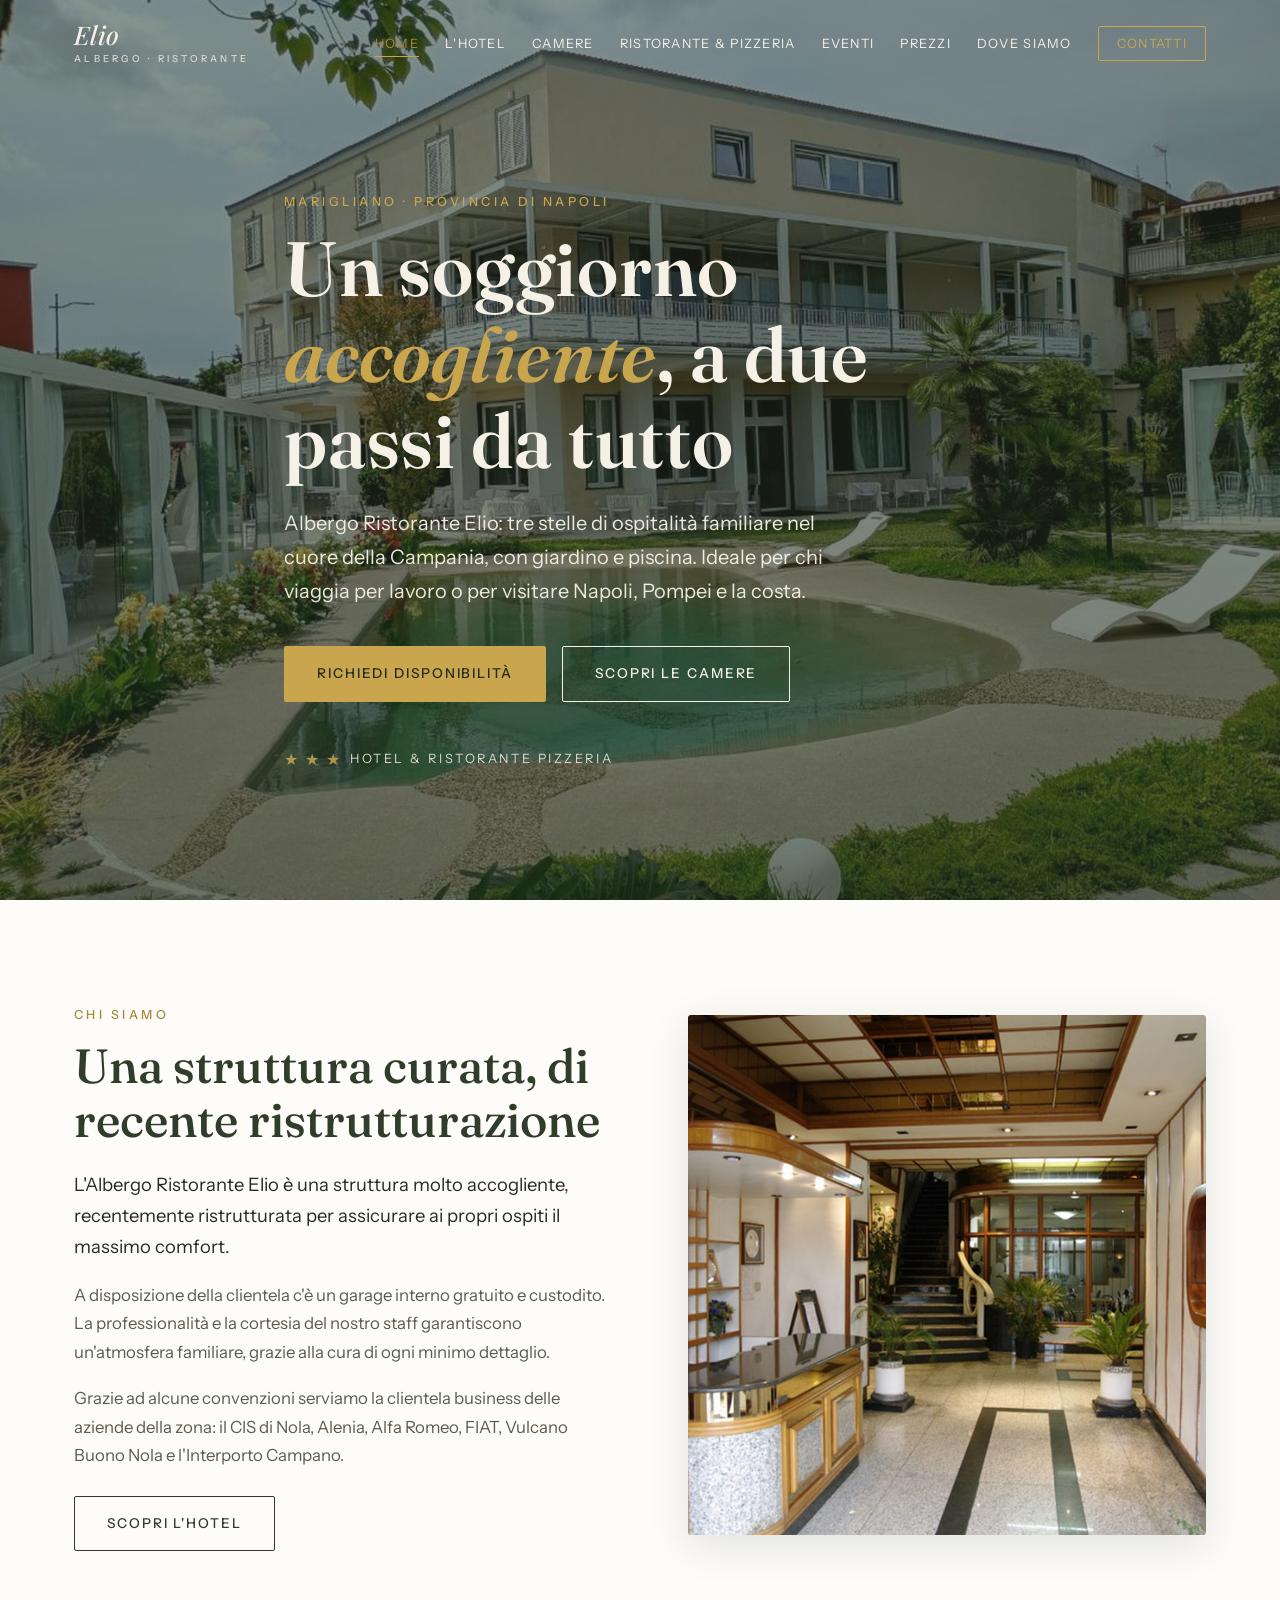
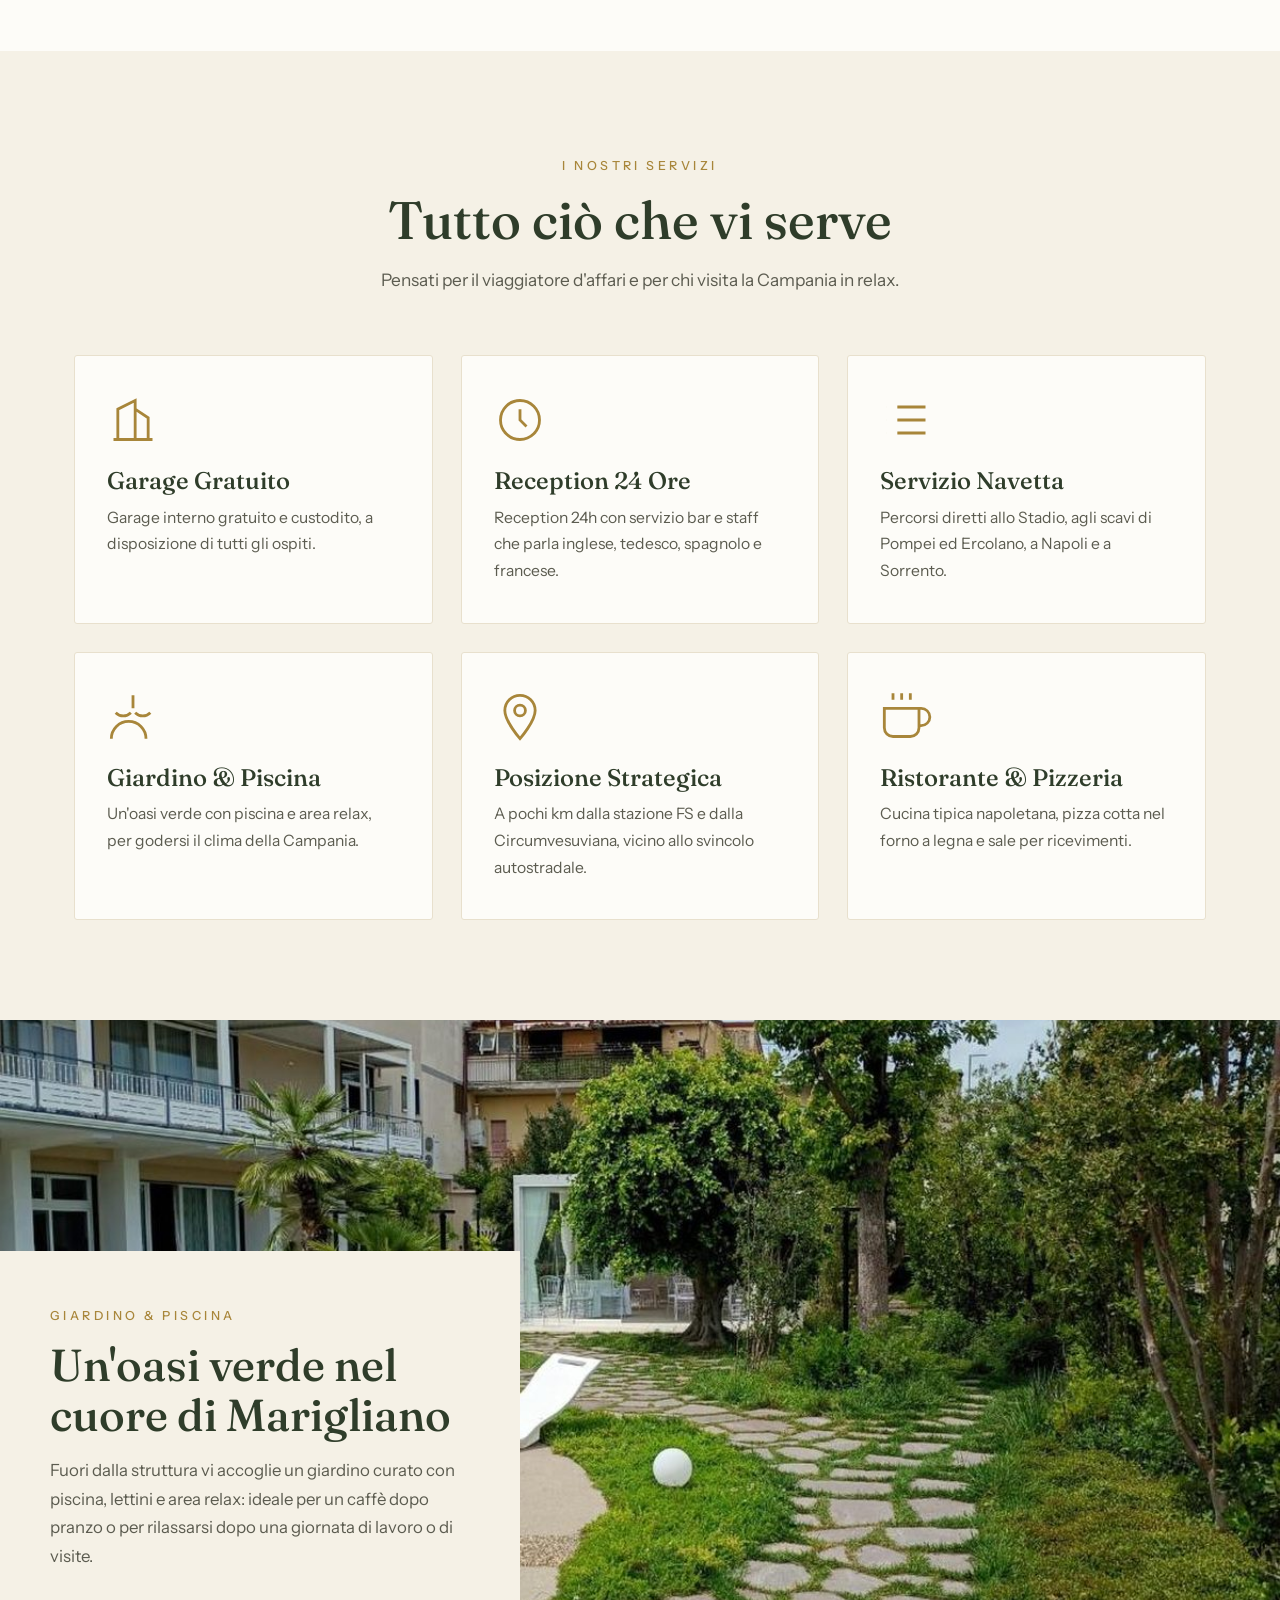
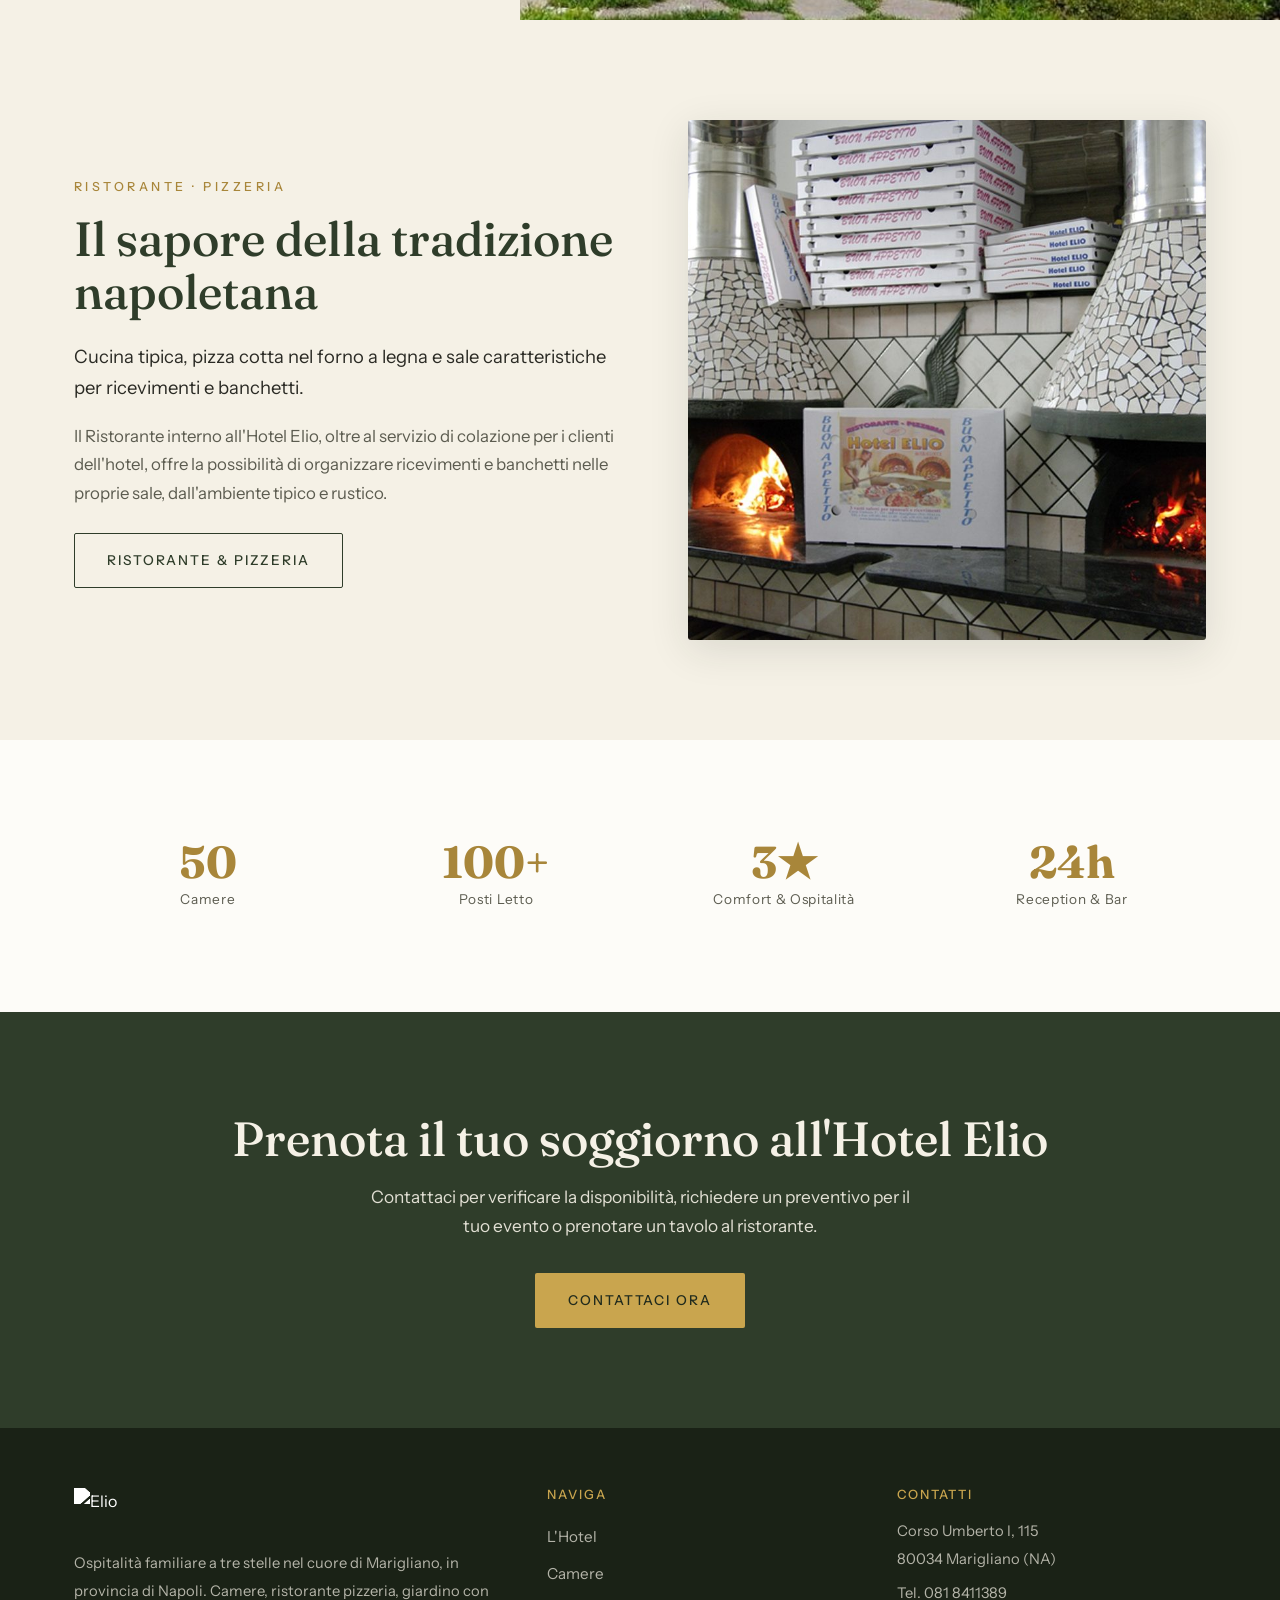
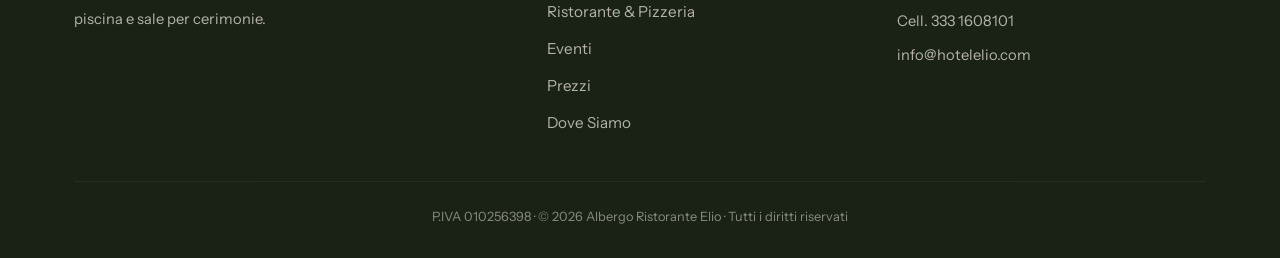
==== commit 02762a69: "Add files via upload" ====
--- a/index.html
+++ b/index.html
@@ -63,7 +63,7 @@
       <p>Grazie ad alcune convenzioni serviamo la clientela business delle aziende della zona: il CIS di Nola, Alenia, Alfa Romeo, FIAT, Vulcano Buono Nola e l'Interporto Campano.</p>
       <a href="hotel.html" class="btn btn-dark" style="margin-top:8px">Scopri l'Hotel</a>
     </div>
-    <div class="split-img"><img src="images/reception.jpg" alt="Reception dell'Albergo Ristorante Elio"></div>
+    <div class="split-img"><img src="images/chi-siamo.jpg" alt="Hall e reception dell'Albergo Ristorante Elio"></div>
   </div>
 </section>
 
@@ -101,7 +101,7 @@
 <!-- RISTORANTE preview -->
 <section class="bg-cream">
   <div class="wrap split rev">
-    <div class="split-img"><img src="images/pizza.jpg" alt="Pizza margherita napoletana del Ristorante Elio"></div>
+    <div class="split-img"><img src="images/risto-forno.jpg" alt="Forno a legna del Ristorante Pizzeria Elio"></div>
     <div class="split-txt">
       <span class="eyebrow">Ristorante · Pizzeria</span>
       <h2>Il sapore della tradizione napoletana</h2>
--- a/style.css
+++ b/style.css
@@ -26,6 +26,9 @@
 .nav-inner{display:flex;align-items:center;justify-content:space-between}
 .logo{display:flex;align-items:center;gap:13px;color:var(--crema);transition:color .4s}
 header.solid .logo,header.scrolled .logo{color:var(--verde)}
+.logo-img{height:52px;width:auto;display:block;filter:brightness(0) invert(1);transition:filter .4s}
+header.solid .logo-img,header.scrolled .logo-img{filter:none}
+.logo-fallback{display:none;align-items:center;gap:13px}
 .logo-mark{width:46px;height:46px;border:1.5px solid var(--ottone);border-radius:50%;display:grid;place-items:center;flex-shrink:0}
 .logo-mark span{font-family:var(--script);font-style:italic;font-size:1.7rem;font-weight:500;color:var(--ottone);line-height:1;transform:translateY(-1px)}
 .logo-txt{line-height:1.1}
